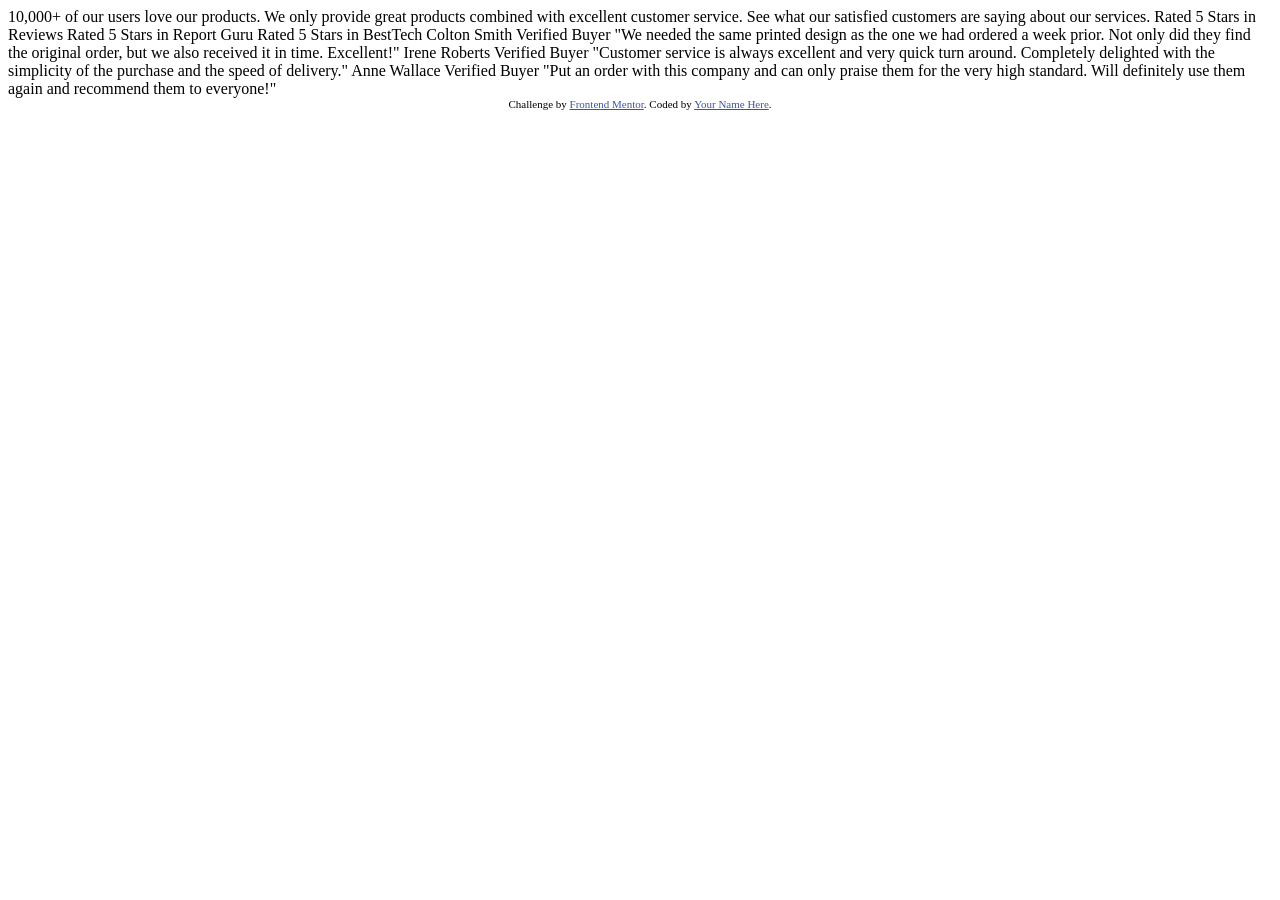
==== index.html @ f3b1cbe1 "Starter files" ====
<!DOCTYPE html>
<html lang="en">
  <head>
    <meta charset="UTF-8" />
    <meta name="viewport" content="width=device-width, initial-scale=1.0" />
    <!-- displays site properly based on user's device -->

    <link
      rel="icon"
      type="image/png"
      sizes="32x32"
      href="./images/favicon-32x32.png"
    />

    <title>Frontend Mentor | Social proof section</title>

    <!-- Feel free to remove these styles or customise in your own stylesheet 👍 -->
    <style>
      .attribution {
        font-size: 11px;
        text-align: center;
      }
      .attribution a {
        color: hsl(228, 45%, 44%);
      }
    </style>
  </head>
  <body>
    10,000+ of our users love our products.

    We only provide great products combined with excellent customer service.
    See what our satisfied customers are saying about our services.
    
    Rated 5 Stars in Reviews
    Rated 5 Stars in Report Guru
    Rated 5 Stars in BestTech
    
    Colton Smith 
    Verified Buyer
    "We needed the same printed design as the one we had ordered a week prior.
    Not only did they find the original order, but we also received it in time.
    Excellent!"
    
    Irene Roberts 
    Verified Buyer
    "Customer service is always excellent and very quick turn around. Completely
    delighted with the simplicity of the purchase and the speed of delivery."
    
    Anne Wallace 
    Verified Buyer
    "Put an order with this company and can only praise them for the very high
    standard. Will definitely use them again and recommend them to everyone!"

    <div class="attribution">
      Challenge by
      <a href="https://www.frontendmentor.io?ref=challenge" target="_blank"
        >Frontend Mentor</a
      >. Coded by <a href="#">Your Name Here</a>.
    </div>
  </body>
</html>
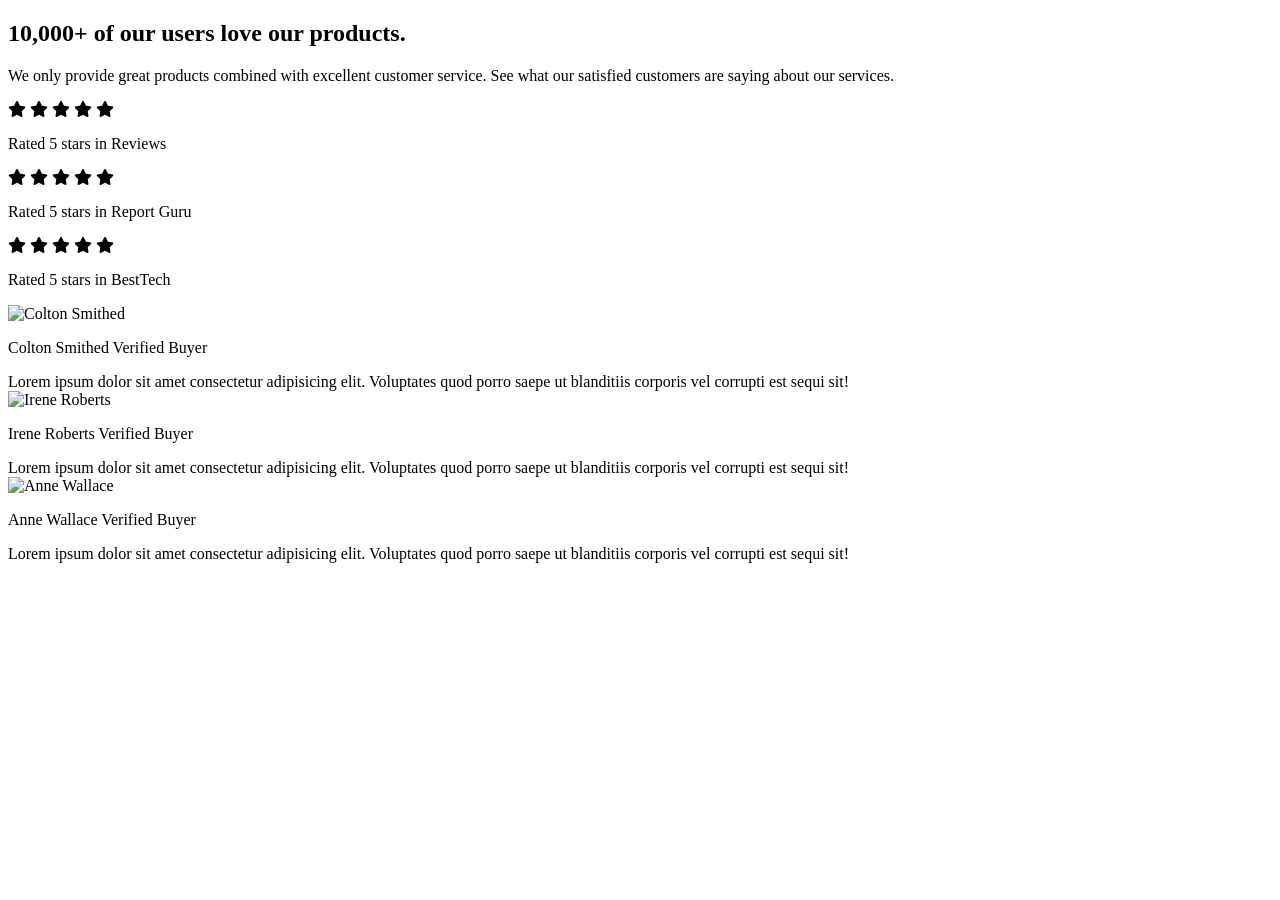
==== commit 4f22da54: "Update index.html" ====
--- a/index.html
+++ b/index.html
@@ -3,7 +3,6 @@
   <head>
     <meta charset="UTF-8" />
     <meta name="viewport" content="width=device-width, initial-scale=1.0" />
-    <!-- displays site properly based on user's device -->
 
     <link
       rel="icon"
@@ -11,51 +10,123 @@
       sizes="32x32"
       href="./images/favicon-32x32.png"
     />
-
+    <link
+      rel="stylesheet"
+      href="https://cdnjs.cloudflare.com/ajax/libs/font-awesome/6.5.1/css/all.min.css"
+      integrity="sha512-DTOQO9RWCH3ppGqcWaEA1BIZOC6xxalwEsw9c2QQeAIftl+Vegovlnee1c9QX4TctnWMn13TZye+giMm8e2LwA=="
+      crossorigin="anonymous"
+      referrerpolicy="no-referrer"
+    />
+    <link rel="stylesheet" href="styles.css" />
     <title>Frontend Mentor | Social proof section</title>
-
-    <!-- Feel free to remove these styles or customise in your own stylesheet 👍 -->
-    <style>
-      .attribution {
-        font-size: 11px;
-        text-align: center;
-      }
-      .attribution a {
-        color: hsl(228, 45%, 44%);
-      }
-    </style>
   </head>
   <body>
-    10,000+ of our users love our products.
-
-    We only provide great products combined with excellent customer service.
-    See what our satisfied customers are saying about our services.
-    
-    Rated 5 Stars in Reviews
-    Rated 5 Stars in Report Guru
-    Rated 5 Stars in BestTech
-    
-    Colton Smith 
-    Verified Buyer
-    "We needed the same printed design as the one we had ordered a week prior.
-    Not only did they find the original order, but we also received it in time.
-    Excellent!"
-    
-    Irene Roberts 
-    Verified Buyer
-    "Customer service is always excellent and very quick turn around. Completely
-    delighted with the simplicity of the purchase and the speed of delivery."
-    
-    Anne Wallace 
-    Verified Buyer
-    "Put an order with this company and can only praise them for the very high
-    standard. Will definitely use them again and recommend them to everyone!"
-
-    <div class="attribution">
-      Challenge by
-      <a href="https://www.frontendmentor.io?ref=challenge" target="_blank"
-        >Frontend Mentor</a
-      >. Coded by <a href="#">Your Name Here</a>.
-    </div>
+    <main>
+      <section class="testimonal-section container">
+        <header class="header-section">
+          <div class="header-left">
+            <h1 class="testimonial-title">
+              10,000+ of our users love our products.
+            </h1>
+            <p class="testimonial-description">
+              We only provide great products combined with excellent customer
+              service. See what our satisfied customers are saying about our
+              services.
+            </p>
+          </div>
+          <div class="header-right">
+            <!-- star section 1	-->
+            <div class="rating-section flex-wrapper">
+              <div class="stars-wrapper">
+                <i class="fa-solid fa-star star-icon"></i>
+                <i class="fa-solid fa-star star-icon"></i>
+                <i class="fa-solid fa-star star-icon"></i>
+                <i class="fa-solid fa-star star-icon"></i>
+                <i class="fa-solid fa-star star-icon"></i>
+              </div>
+              <p class="rating-description">Rated 5 stars in Reviews</p>
+            </div>
+            <!-- star section 2	-->
+            <div class="rating-section flex-wrapper">
+              <div class="stars-wrapper">
+                <i class="fa-solid fa-star star-icon"></i>
+                <i class="fa-solid fa-star star-icon"></i>
+                <i class="fa-solid fa-star star-icon"></i>
+                <i class="fa-solid fa-star star-icon"></i>
+                <i class="fa-solid fa-star star-icon"></i>
+              </div>
+              <p class="rating-description">Rated 5 stars in Report Guru</p>
+            </div>
+            <!-- star section 3	-->
+            <div class="rating-section flex-wrapper">
+              <div class="stars-wrapper">
+                <i class="fa-solid fa-star star-icon"></i>
+                <i class="fa-solid fa-star star-icon"></i>
+                <i class="fa-solid fa-star star-icon"></i>
+                <i class="fa-solid fa-star star-icon"></i>
+                <i class="fa-solid fa-star star-icon"></i>
+              </div>
+              <p class="rating-description">Rated 5 stars in BestTech</p>
+            </div>
+          </div>
+        </header>
+        <section class="card-section section-grid">
+          <!-- Testimonial 1 -->
+          <div class="testimonial-card">
+            <header class="testimonial-card-header flex-wrapper">
+              <img
+                src="https://images.unsplash.com/photo-1556157382-97eda2d62296?w=500&auto=format&fit=crop&q=60&ixlib=rb-4.0.3&ixid=M3wxMjA3fDB8MHxzZWFyY2h8Nnx8cHJvZmlsZSUyMGltYWdlfGVufDB8fDB8fHww"
+                alt="Colton Smithed"
+                class="user-img"
+              />
+              <p class="user-name">
+                Colton Smithed <span class="verified">Verified Buyer</span>
+              </p>
+            </header>
+            <div class="testimonial-card-description">
+              Lorem ipsum dolor sit amet consectetur adipisicing elit.
+              Voluptates quod porro saepe ut blanditiis corporis vel corrupti
+              est sequi sit!
+            </div>
+          </div>
+          <!-- Testimonial 2 -->
+          <div class="testimonial-card">
+            <header class="testimonial-card-header flex-wrapper">
+              <img
+                src="https://images.unsplash.com/photo-1517841905240-472988babdf9?w=500&auto=format&fit=crop&q=60&ixlib=rb-4.0.3&ixid=M3wxMjA3fDB8MHxzZWFyY2h8OHx8cHJvZmlsZSUyMGltYWdlfGVufDB8fDB8fHww"
+                alt="Irene Roberts"
+                class="user-img"
+              />
+              <p class="user-name">
+                Irene Roberts <span class="verified">Verified Buyer</span>
+              </p>
+            </header>
+            <div class="testimonial-card-description">
+              Lorem ipsum dolor sit amet consectetur adipisicing elit.
+              Voluptates quod porro saepe ut blanditiis corporis vel corrupti
+              est sequi sit!
+            </div>
+          </div>
+          <!-- Testimonial 3 -->
+          <div class="testimonial-card">
+            <header class="testimonial-card-header flex-wrapper">
+              <img
+                src="https://plus.unsplash.com/premium_photo-1683140621573-233422bfc7f1?w=500&auto=format&fit=crop&q=60&ixlib=rb-4.0.3&ixid=M3wxMjA3fDB8MHxzZWFyY2h8MTd8fHByb2ZpbGUlMjBpbWFnZXxlbnwwfHwwfHx8MA%3D%3D"
+                alt="Anne Wallace"
+                class="user-img"
+              />
+              <p class="user-name">
+                Anne Wallace <span class="verified">Verified Buyer</span>
+              </p>
+            </header>
+            <div class="testimonial-card-description">
+              Lorem ipsum dolor sit amet consectetur adipisicing elit.
+              Voluptates quod porro saepe ut blanditiis corporis vel corrupti
+              est sequi sit!
+            </div>
+          </div>
+        </section>
+      </section>
+    </main>
   </body>
 </html>
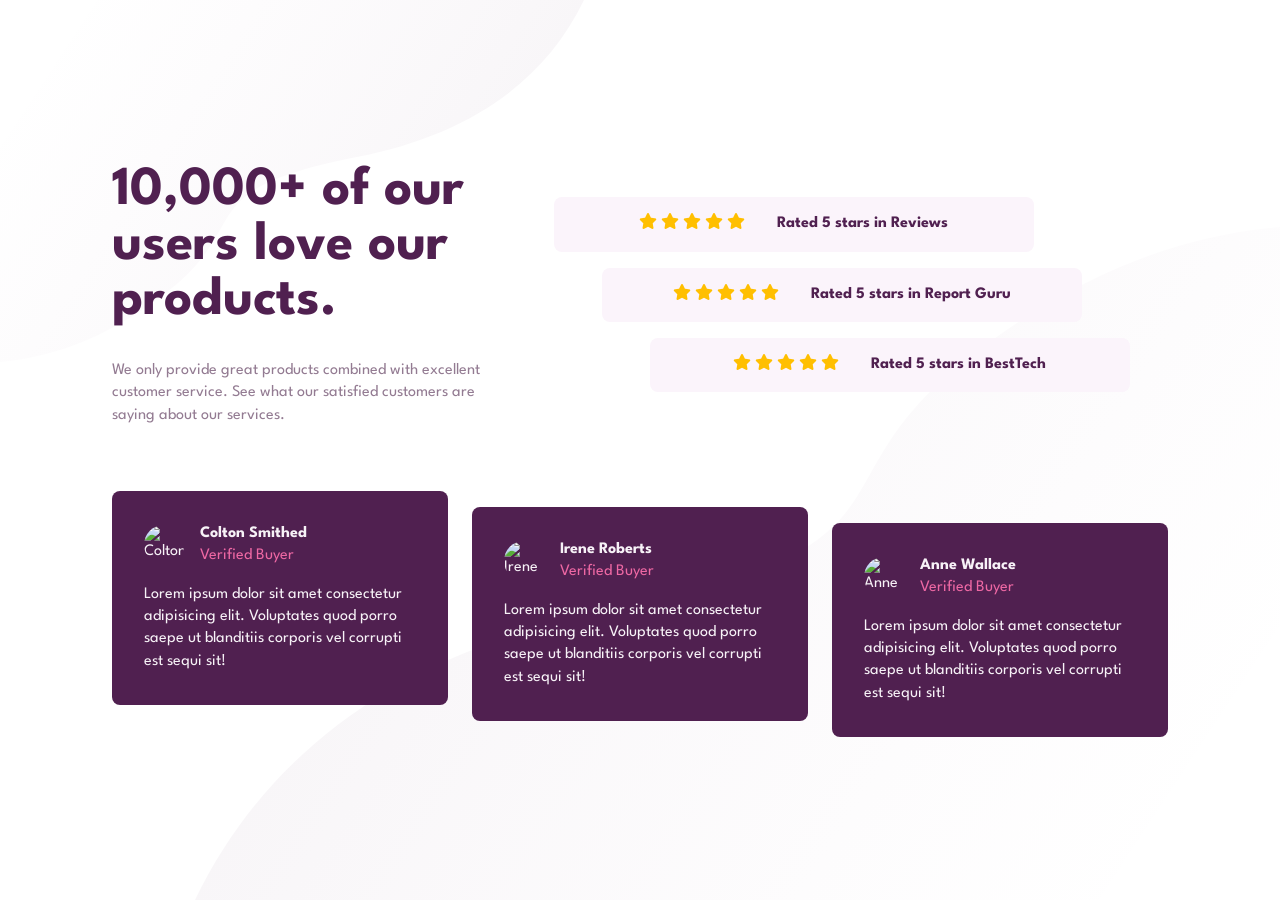
==== commit 8873851a: "Update index.html" ====
--- a/index.html
+++ b/index.html
@@ -70,7 +70,7 @@
             </div>
           </div>
         </header>
-        <section class="card-section section-grid">
+        <div class="card-section section-grid">
           <!-- Testimonial 1 -->
           <div class="testimonial-card">
             <header class="testimonial-card-header flex-wrapper">
@@ -125,7 +125,7 @@
               est sequi sit!
             </div>
           </div>
-        </section>
+        </div>
       </section>
     </main>
   </body>
--- a/styles.css
+++ b/styles.css
@@ -0,0 +1,234 @@
+@import url('https://fonts.googleapis.com/css2?family=League+Spartan:wght@100..900&display=swap');
+
+*,
+*::before,
+*::after {
+  box-sizing: border-box;
+}
+
+* {
+  margin: 0;
+}
+
+img {
+  display: block;
+  max-width: 100%;
+}
+
+:root {
+  --bg-body: hsl(0, 0%, 100%);
+  --bg-light-purple: hsl(300, 43%, 97%);
+  --bg-dark-purple: hsl(300, 43%, 22%);
+
+  --fc-dark-purple: hsl(300, 43%, 22%);
+  --fc-light-purple: hsl(303, 10%, 53%);
+  --fc-white: hsl(300, 24%, 96%);
+  --fc-pink: hsl(333, 80%, 67%);
+  --fc-yellow: hsl(45, 100%, 50%);
+
+  --ff-body: 'League Spartan', sans-serif;
+  --ff-headings: 'League Spartan', sans-serif;
+
+  --fluid-fs-25-50px: clamp(2.5rem, 2.0936rem + 1.7341vi, 3.4375rem);
+
+  --margin-lg: 2rem;
+}
+
+/* reusable classes */
+.flex-wrapper {
+  display: flex;
+}
+
+.section-grid {
+  display: grid;
+  gap: 1rem;
+}
+
+/* social proof section */
+body {
+  font-family: var(--ff-body);
+  font-weight: 400;
+  line-height: 1.4;
+  background: url(/images/bg-pattern-top-mobile.svg),
+    url(/images/bg-pattern-bottom-mobile.svg);
+  background-repeat: no-repeat;
+  background-position: top left, bottom right;
+  background-color: var(--bg-body);
+}
+
+.container {
+  margin: 2rem auto;
+  padding: 0 2rem;
+  max-width: 70rem;
+}
+
+.header-section {
+  text-align: center;
+  color: var(--fc-light-purple);
+  margin-bottom: var(--margin-lg);
+}
+
+.testimonial-title {
+  font-size: var(--fluid-fs-25-50px);
+  font-family: var(--ff-headings);
+  color: var(--fc-dark-purple);
+  font-weight: 700;
+  line-height: 1;
+  max-width: 14ch;
+  margin: 0 auto var(--margin-lg);
+}
+
+.testimonial-description {
+  margin-bottom: var(--margin-lg);
+}
+
+.header-right {
+  display: grid;
+  gap: 1rem;
+}
+
+/* star rating component */
+.rating-section {
+  background: var(--bg-light-purple);
+  padding: 0.5rem;
+  border-radius: 0.5rem;
+
+  color: var(--fc-dark-purple);
+  font-weight: 700;
+
+  align-items: center;
+  justify-content: center;
+  flex-direction: column;
+  gap: 0.5rem;
+}
+
+.rating-section .star-icon {
+  color: var(--fc-yellow);
+}
+
+/* card component */
+.testimonial-card {
+  background-color: var(--bg-dark-purple);
+  color: var(--fc-white);
+  padding: 2rem;
+  border-radius: 0.5rem;
+}
+
+.testimonial-card-header {
+  gap: 1rem;
+  margin-bottom: 1rem;
+  align-items: center;
+}
+
+.testimonial-card .user-img {
+  width: 2.5rem;
+  aspect-ratio: 1 / 1;
+  object-fit: cover;
+  border-radius: 50%;
+}
+
+.testimonial-card .user-name {
+  font-weight: bold;
+}
+
+.testimonial-card .verified {
+  font-weight: normal;
+  color: var(--fc-pink);
+  display: block;
+}
+
+/* media queries */
+@media (min-width: 40rem) {
+  body {
+    min-height: 100vh;
+    display: grid;
+    place-content: center;
+  }
+
+  .header-section {
+    display: grid;
+    gap: var(--margin-lg);
+  }
+
+  .header-right {
+    align-content: center;
+    gap: 1rem;
+  }
+
+  /* star rating component */
+  .testimonial-description {
+    max-width: 35rem;
+    margin: 0 auto;
+  }
+
+  .rating-section {
+    flex-direction: row;
+    gap: 2rem;
+    padding: 1rem;
+  }
+
+  /* testimonial cards */
+  .section-grid {
+    grid-template-columns: repeat(2, 1fr);
+    gap: 1.5rem;
+  }
+}
+
+@media (min-width: 55rem) {
+  body {
+    background: url(/images/bg-pattern-top-desktop.svg),
+      url(/images/bg-pattern-bottom-desktop.svg);
+    background-repeat: no-repeat;
+    background-repeat: no-repeat;
+    background-position: top left, bottom right;
+    background-color: var(--bg-body);
+  }
+
+  .header-section {
+    grid-template-columns: 1fr 1.5fr;
+    text-align: left;
+  }
+
+  .testimonial-title {
+    margin: 0 0 var(--margin-lg);
+  }
+
+  .testimonial-description {
+    max-width: 25rem;
+    margin: 0;
+  }
+
+  /* star rating component */
+  .rating-section:nth-child(2) {
+    margin-left: 3rem;
+  }
+
+  .rating-section:nth-child(3) {
+    margin-left: 6rem;
+  }
+
+  /* card component */
+  .section-grid {
+    grid-template-columns: repeat(3, 1fr);
+  }
+}
+
+@media (min-width: 55rem) {
+  /* star rating component */
+  .rating-section {
+    max-width: 30rem;
+  }
+
+  /* card component */
+  .card-section {
+    align-items: center;
+  }
+
+  .testimonial-card:nth-child(2) {
+    margin-top: 2rem;
+  }
+
+  .testimonial-card:nth-child(3) {
+    margin-top: 4rem;
+  }
+}
